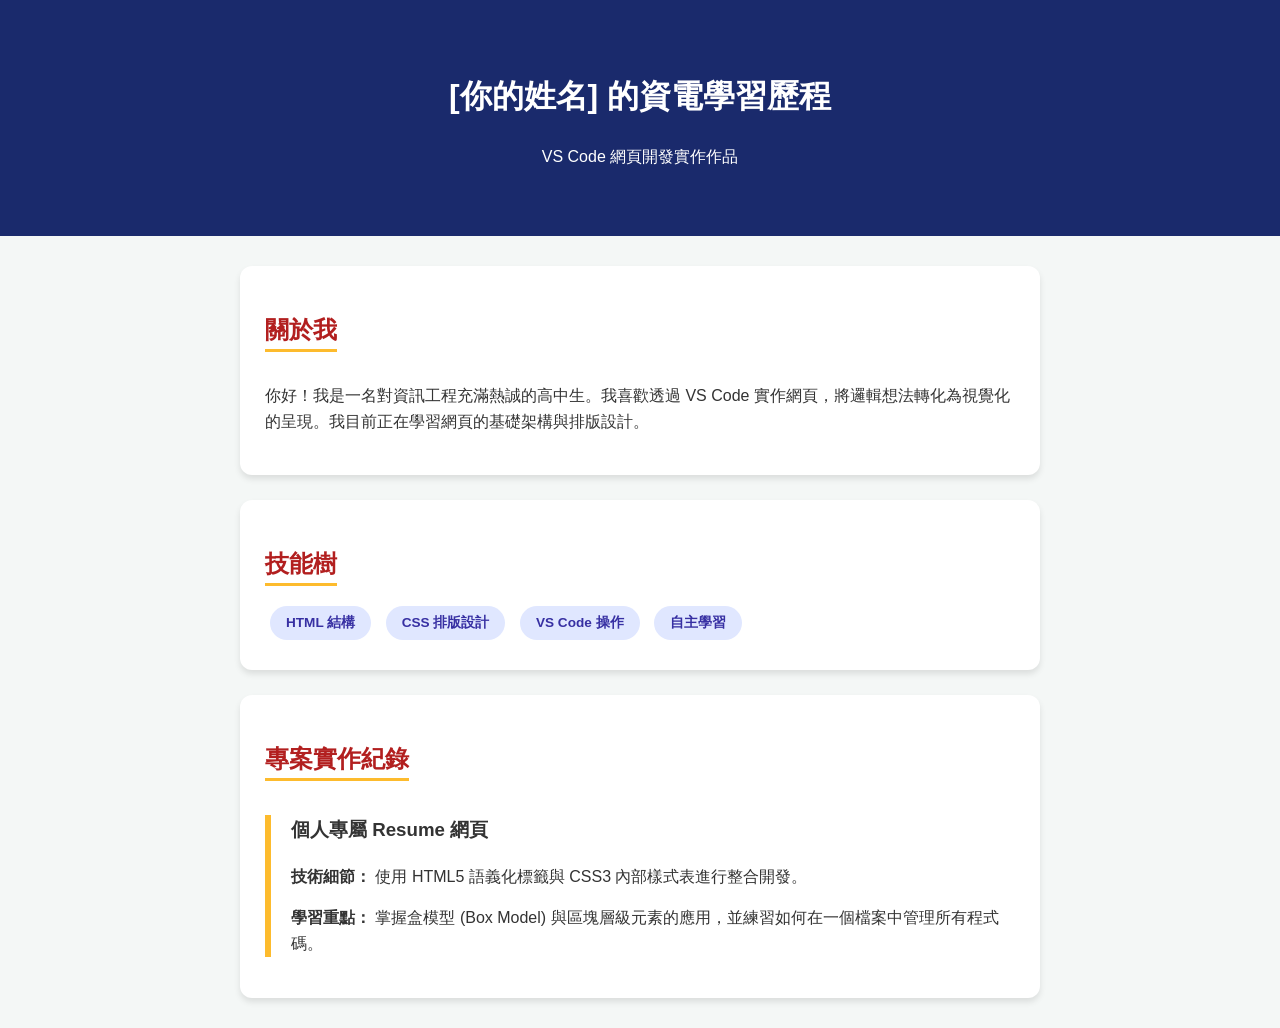
==== index.html @ f1588008 "deploy my website" ====
<!DOCTYPE html>
<html lang="zh-TW">
<head>
    <meta charset="UTF-8">
    <meta name="viewport" content="width=device-width, initial-scale=1.0">
    <title>My portfolio of applications for information technology</title>

    <style>
        body {
            font-family: "Microsoft JhengHei", Arial, sans-serif;
            line-height: 1.6;
            margin: 0;
            background-color: #f4f7f6;
            color: #333;
        }
        header {
            background-color: #1a2a6c;
            color: white;
            text-align: center;
            padding: 50px 20px;
        }
        main {
            max-width: 800px;
            margin: 30px auto;
            padding: 0 20px;
        }
        section {
            background: white;
            margin-bottom: 25px;
            padding: 25px;
            border-radius: 12px;
            box-shadow: 0 4px 6px rgba(0,0,0,0.1);
        }
        h2 {
            color: #b21f1f;
            border-bottom: 3px solid #fdbb2d;
            display: inline-block;
            margin-bottom: 15px;
        }
        .tag {
            display: inline-block;
            background: #e0e7ff;
            color: #3730a3;
            padding: 6px 16px;
            margin: 5px;
            border-radius: 50px;
            font-weight: bold;
            font-size: 0.85rem;
        }
        .project-card {
            border-left: 6px solid #fdbb2d;
            padding-left: 20px;
            margin-top: 15px;
        }
    </style>
</head>
<body>

    <header>
        <h1>[你的姓名] 的資電學習歷程</h1>
        <p>VS Code 網頁開發實作作品</p>
    </header>

    <main>
        <section>
            <h2>關於我</h2>
            <p>你好！我是一名對資訊工程充滿熱誠的高中生。我喜歡透過 VS Code 實作網頁，將邏輯想法轉化為視覺化的呈現。我目前正在學習網頁的基礎架構與排版設計。</p>
        </section>

        <section>
            <h2>技能樹</h2>
            <div>
                <span class="tag">HTML 結構</span>
                <span class="tag">CSS 排版設計</span>
                <span class="tag">VS Code 操作</span>
                <span class="tag">自主學習</span>
            </div>
        </section>

        <section>
            <h2>專案實作紀錄</h2>
            <div class="project-card">
                <h3>個人專屬 Resume 網頁</h3>
                <p><strong>技術細節：</strong> 使用 HTML5 語義化標籤與 CSS3 內部樣式表進行整合開發。</p>
                <p><strong>學習重點：</strong> 掌握盒模型 (Box Model) 與區塊層級元素的應用，並練習如何在一個檔案中管理所有程式碼。</p>
            </div>
        </section>
    </main>

</body>
</html>
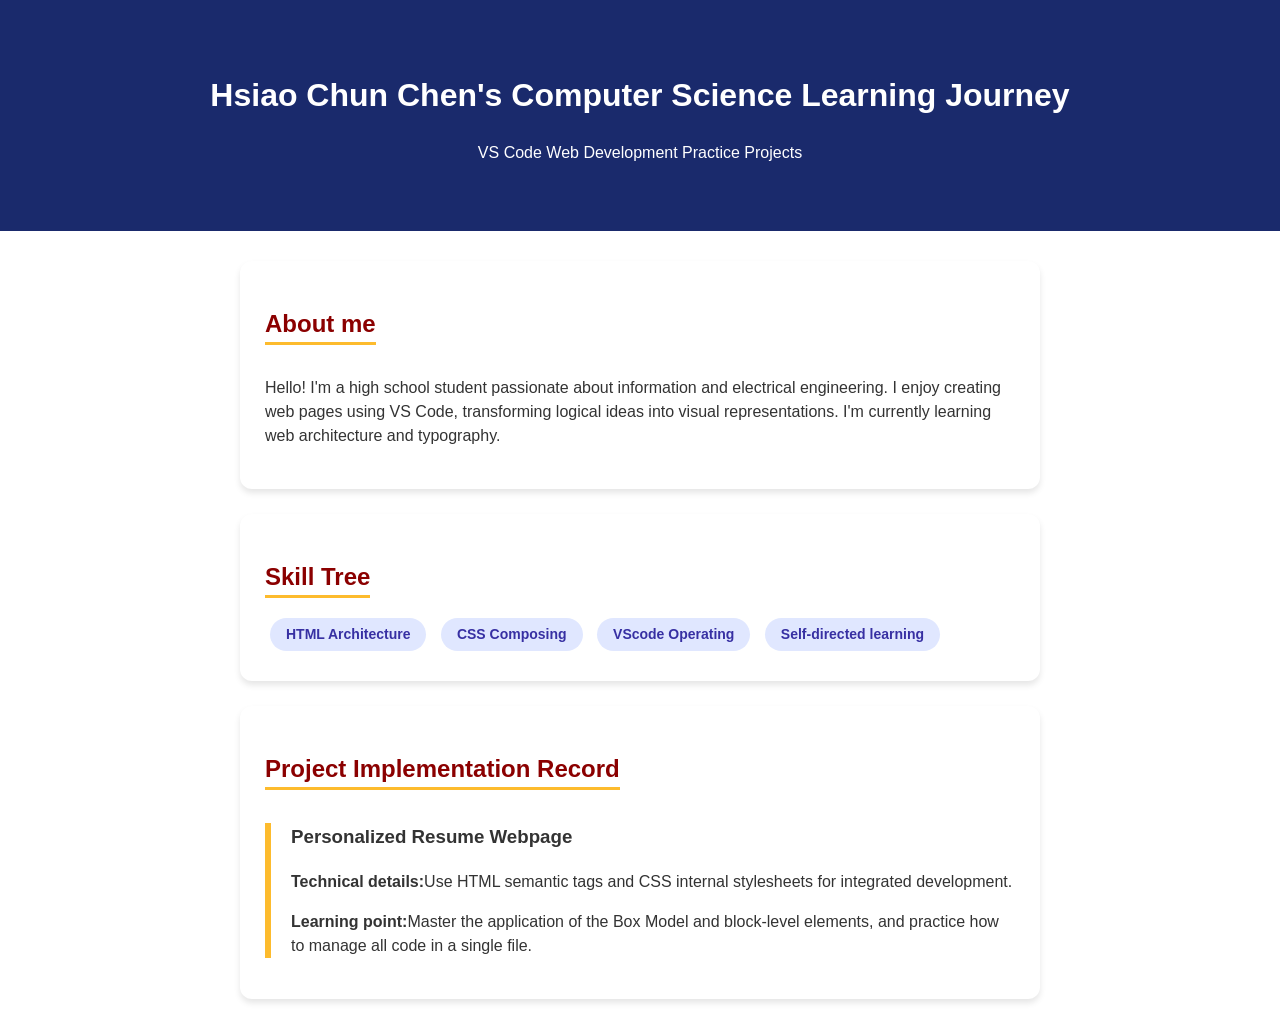
==== commit d8b2aad5: "變更文字" ====
--- a/index.html
+++ b/index.html
@@ -1,91 +1,88 @@
 <!DOCTYPE html>
 <html lang="zh-TW">
-<head>
-    <meta charset="UTF-8">
-    <meta name="viewport" content="width=device-width, initial-scale=1.0">
-    <title>My portfolio of applications for information technology</title>
+    <head>
+        <meta charset="UTF-8">
+        <meta name="viewport" content="width=device-width, initial-scale=1.0">
+        <title>My portfolio of applications for information technology</title>
+            <style>
+                body{
+                    font-family:"Comic Sans MS",sans-serif;
+                    background-color: white;
+                    line-height: 1.5;
+                    margin: 0;
+                    color: #333;
+                }
+                header{
+                    background-color: #1a2a6c;
+                    color: white;
+                    text-align: center;
+                    padding:50px 20px
+                }
+                main{
+                    max-width: 800px;
+                    margin: 30px auto;
+                    padding: 0 20px;
+                }
+                section{
+                    background-color: white;
+                    margin-bottom: 25px;
+                    padding: 25px;
+                    border-radius: 12px;
+                    box-shadow: 0 4px 6px rgba(0,0,0,0.1);
+                }
+                h2{
+                    color: darkred;
+                    border-bottom: 3px solid #fdbb2d;
+                    display: inline-block;
+                    margin-bottom: 15px;
+                }
+                .tag{
+                    display: inline-block;
+                    background-color: #e0e7ff;
+                    color: #3730a3;
+                    padding: 6px 16px;
+                    margin: 5px;
+                    border-radius: 50px;
+                    font-weight: bold;
+                    font-size: 14px;
+                }
+                .project-card{
+                    border-left: 6px solid #fdbb2d;
+                    padding-left: 20px;
+                    margin-top: 15px;
+                }
+            </style>
+    </head>
+    <body> 
+        <header>
+            <h1>Hsiao Chun Chen's Computer Science Learning Journey</h1>
+            <p>VS Code Web Development Practice Projects</p>
+        </header>
 
-    <style>
-        body {
-            font-family: "Microsoft JhengHei", Arial, sans-serif;
-            line-height: 1.6;
-            margin: 0;
-            background-color: #f4f7f6;
-            color: #333;
-        }
-        header {
-            background-color: #1a2a6c;
-            color: white;
-            text-align: center;
-            padding: 50px 20px;
-        }
-        main {
-            max-width: 800px;
-            margin: 30px auto;
-            padding: 0 20px;
-        }
-        section {
-            background: white;
-            margin-bottom: 25px;
-            padding: 25px;
-            border-radius: 12px;
-            box-shadow: 0 4px 6px rgba(0,0,0,0.1);
-        }
-        h2 {
-            color: #b21f1f;
-            border-bottom: 3px solid #fdbb2d;
-            display: inline-block;
-            margin-bottom: 15px;
-        }
-        .tag {
-            display: inline-block;
-            background: #e0e7ff;
-            color: #3730a3;
-            padding: 6px 16px;
-            margin: 5px;
-            border-radius: 50px;
-            font-weight: bold;
-            font-size: 0.85rem;
-        }
-        .project-card {
-            border-left: 6px solid #fdbb2d;
-            padding-left: 20px;
-            margin-top: 15px;
-        }
-    </style>
-</head>
-<body>
+        <main>
+            <section>
+                <h2>About me</h2>
+                <p>Hello! I'm a high school student passionate about information and electrical engineering. I enjoy creating web pages using VS Code, transforming logical ideas into visual representations. I'm currently learning web architecture and typography.</p>
+            </section>
 
-    <header>
-        <h1>[你的姓名] 的資電學習歷程</h1>
-        <p>VS Code 網頁開發實作作品</p>
-    </header>
+            <section>
+                <h2>Skill Tree</h2>
+                <div>
+                    <span class="tag">HTML Architecture</span>
+                    <span class="tag">CSS Composing</span>
+                    <span class="tag">VScode Operating</span>
+                    <span class="tag">Self-directed learning</span>
+                </div>
+            </section>
 
-    <main>
-        <section>
-            <h2>關於我</h2>
-            <p>你好！我是一名對資訊工程充滿熱誠的高中生。我喜歡透過 VS Code 實作網頁，將邏輯想法轉化為視覺化的呈現。我目前正在學習網頁的基礎架構與排版設計。</p>
-        </section>
-
-        <section>
-            <h2>技能樹</h2>
-            <div>
-                <span class="tag">HTML 結構</span>
-                <span class="tag">CSS 排版設計</span>
-                <span class="tag">VS Code 操作</span>
-                <span class="tag">自主學習</span>
-            </div>
-        </section>
-
-        <section>
-            <h2>專案實作紀錄</h2>
-            <div class="project-card">
-                <h3>個人專屬 Resume 網頁</h3>
-                <p><strong>技術細節：</strong> 使用 HTML5 語義化標籤與 CSS3 內部樣式表進行整合開發。</p>
-                <p><strong>學習重點：</strong> 掌握盒模型 (Box Model) 與區塊層級元素的應用，並練習如何在一個檔案中管理所有程式碼。</p>
-            </div>
-        </section>
-    </main>
-
-</body>
+            <section>
+                <h2>Project Implementation Record</h2>
+                <div class="project-card">
+                    <h3>Personalized Resume Webpage</h3>
+                    <p><strong>Technical details:</strong>Use HTML semantic tags and CSS internal stylesheets for integrated development.</p>
+                    <p><strong>Learning point:</strong>Master the application of the Box Model and block-level elements, and practice how to manage all code in a single file.</p>
+                </div>
+            </section>
+        </main>
+    </body>
 </html>
